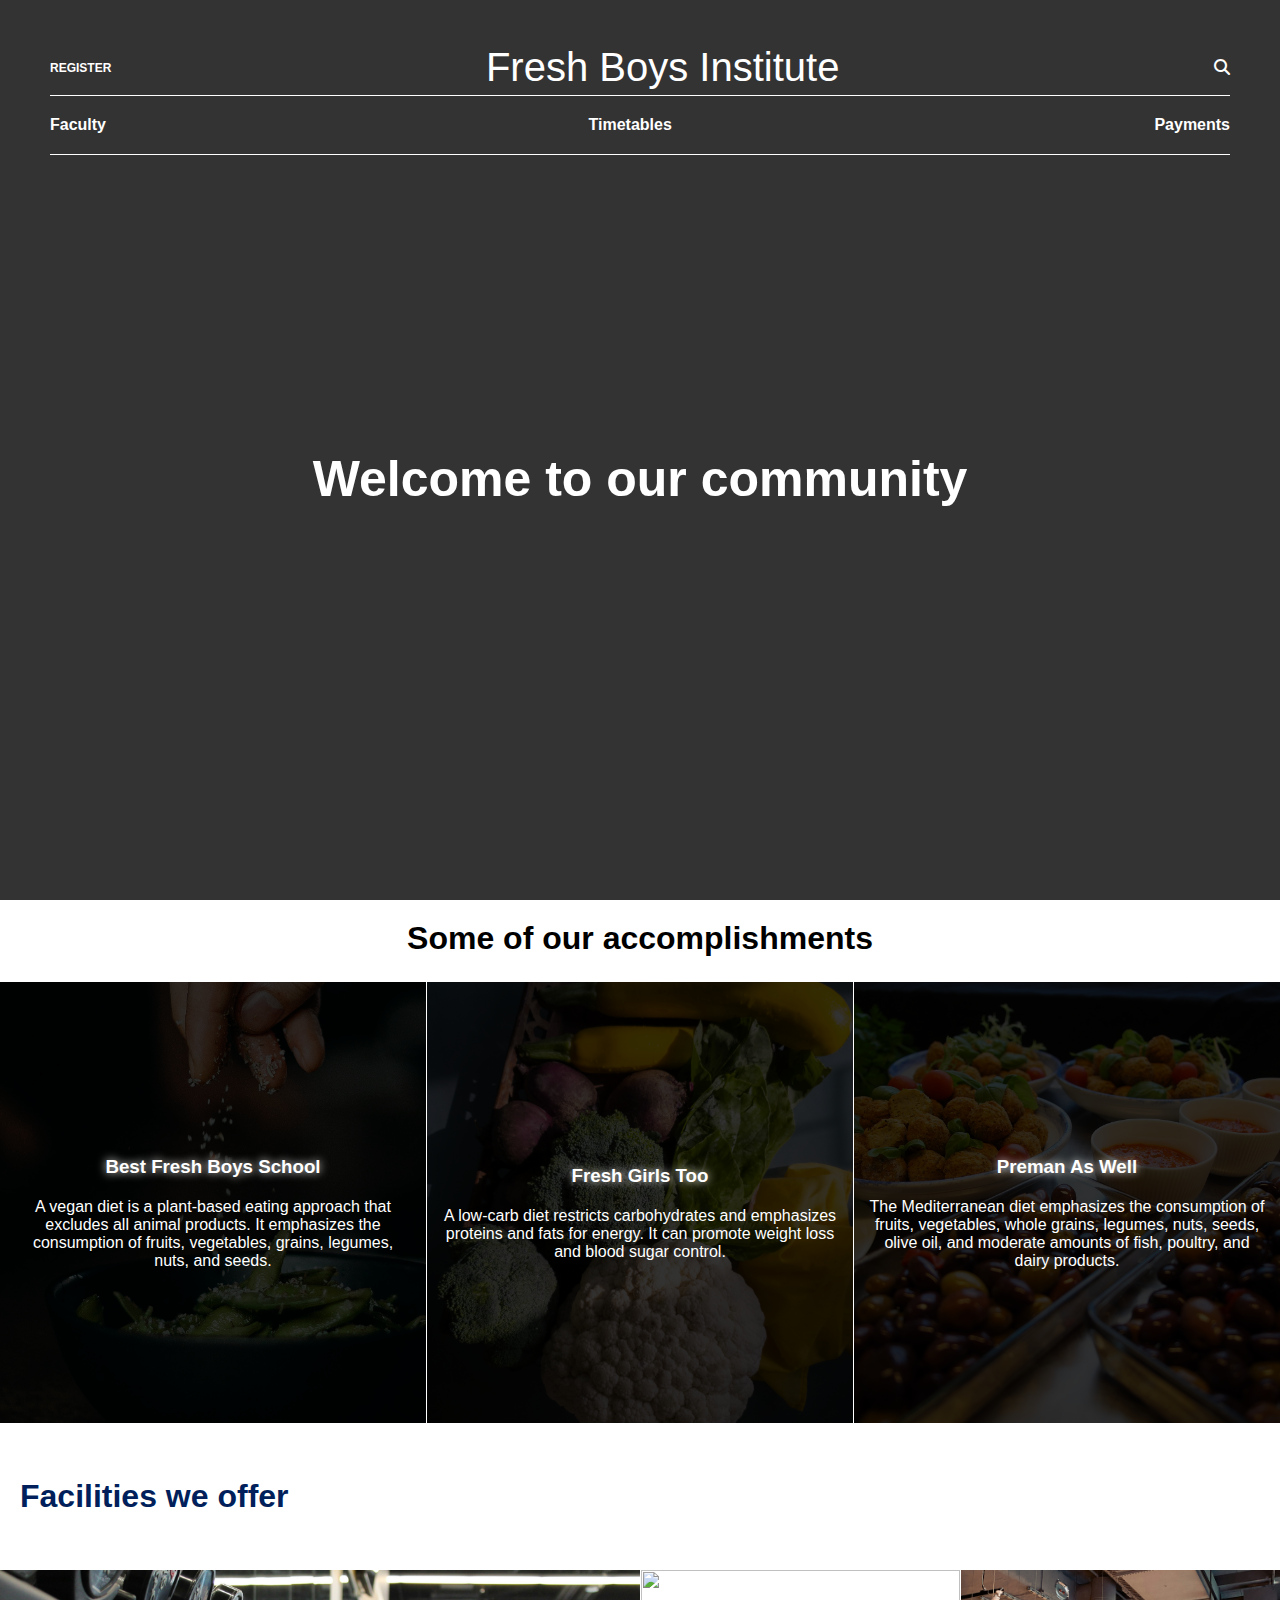
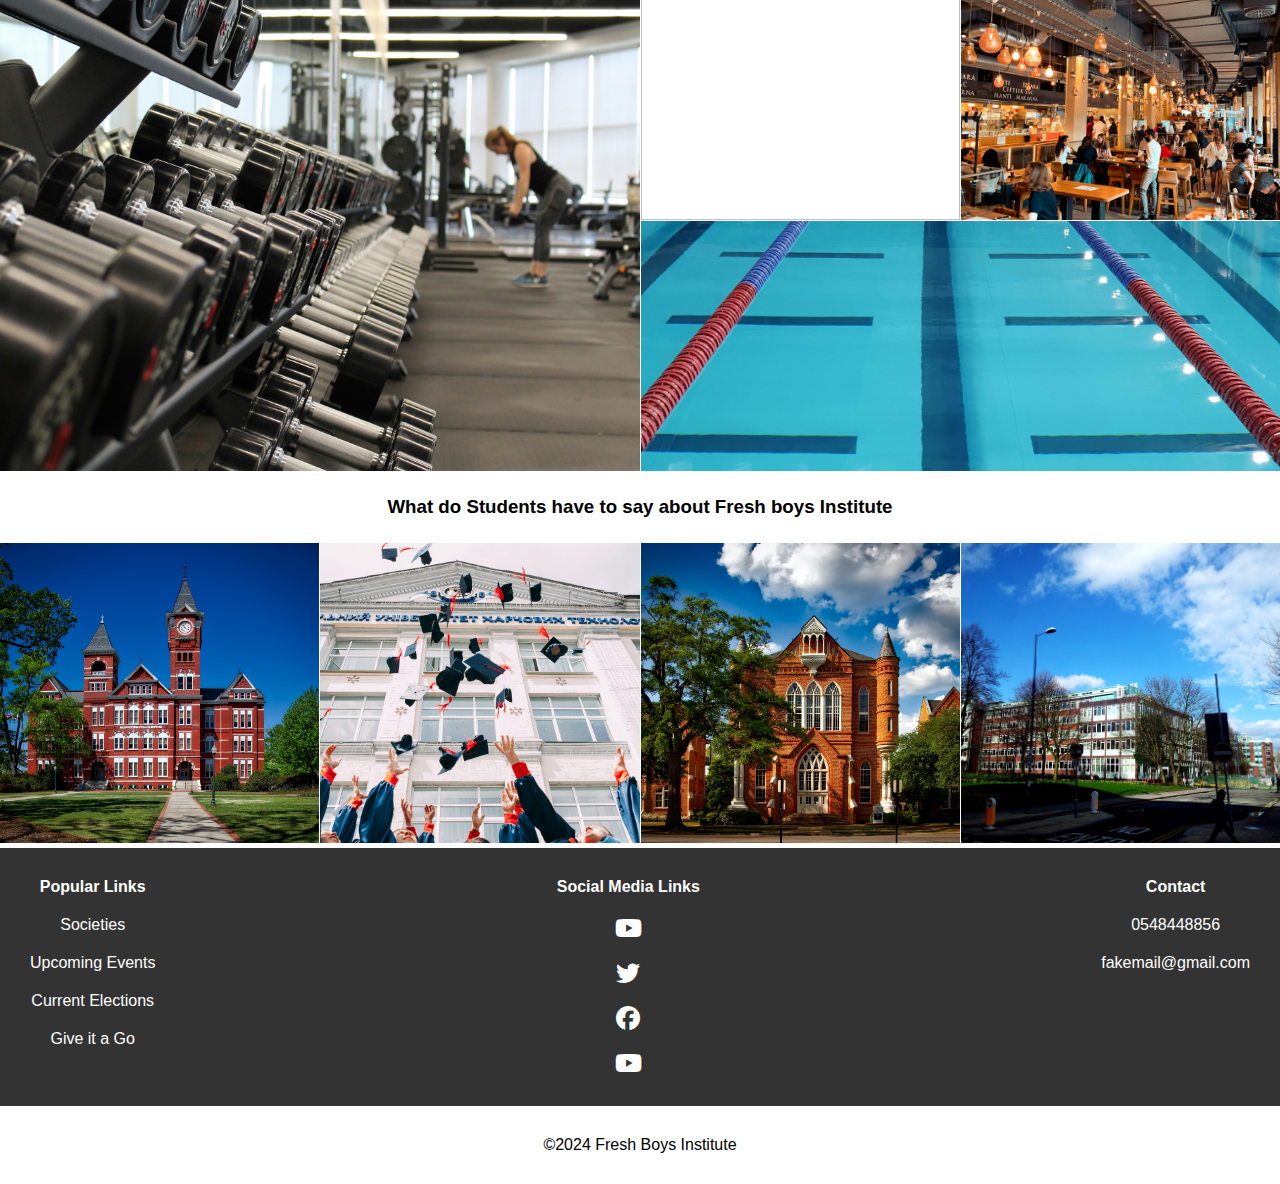
==== index.html @ c15fcf90 "Initial Work" ====
<!DOCTYPE html>
<html lang="en">
<head>
    <meta charset="UTF-8">
    <meta name="viewport" content="width=device-width, initial-scale=1.0">
    <link rel="stylesheet" href="https://cdnjs.cloudflare.com/ajax/libs/font-awesome/6.4.0/css/all.min.css">
    <link rel="stylesheet" href="css/styles.css">
    <link rel="shortcut icon" type="image/png" href="./images/virtual.png">
    <title>Welcome to our school something something</title>
</head>
<body>
    <div class="landing_page">
      <video src="./images/1.mp4" autoplay muted loop></video>
        <div class="overlay">
            <nav>
                <a href="registration.html">REGISTER</a>
                <a href="">Fresh Boys Institute</a>
                <a href=""><i class="fa-solid fa-magnifying-glass"></i></a>
            </nav>
            <ul>
                <a href="faculty.html">Faculty</a>
                <!-- <a href="departments.html">Departments</a> -->
                <a href="timetables.html">Timetables</a>
                <a href="payments.html">Payments</a>
            </ul>
    
            <h2>Welcome to our community</h2>
        </div>
    </div>

    <h1 style="text-align: center; margin: 20px" id="diets">Some of our accomplishments</h1>

    <div class="featured_meals">
      <div class="product featured_vertical">
        <img loading="lazy" src="./images/vegan.jpg">
        <a href="#">
          <div class="text">
            <div class="textcontent">
                <h3>Best Fresh Boys School</h3>
                <p>A vegan diet is a plant-based eating approach that excludes all animal products. It emphasizes the consumption of fruits, vegetables, grains, legumes, nuts, and seeds.</p>
              </div>  
          </div>
        </a>
      </div>
      <div class="product featured_vertical">
        <img loading="lazy" src="./images/cauli.jpg">
        <a href="#">
          <div class="text">
            <div class="textcontent">
                <h3>Fresh Girls Too</h3>
                <p>A low-carb diet restricts carbohydrates and emphasizes proteins and fats for energy. It can promote weight loss and blood sugar control.</p>
              </div>  
          </div>
        </a>
      </div>
      <div class="product featured_vertical">
        <img loading="lazy" src="./images/falafel.jpg">
        <a href="#">
          <div class="text">
            <div class="textcontent">
                <h3>Preman As Well</h3>
                <p>The Mediterranean diet emphasizes the consumption of fruits, vegetables, whole grains, legumes, nuts, seeds, olive oil, and moderate amounts of fish, poultry, and dairy products.</p>
              </div>  
          </div>
        </a>
      </div>
    </div>

    <h2 class="heading_to_style">Facilities we offer</h2>

    <div class="some_info">
        <div class="big gallery">
            <img loading="lazy" src="./images/5.jpg" alt="">
            <div class="textbox">
                <h2>Gym</h2>
                <div class="person"></div>
                <p>Lorem ipsum dolor sit amet consectetur adipisicing elit. Possimus vero magnam accusamus, animi recusandae dicta at voluptate corporis. Dignissimos, quod soluta? 
                    Accusamus dolorem recusandae vitae. Excepturi maiores dignissimos autem inventore!</p>
            </div>
            
        </div>
        <div class="gallery">
            <img loading="lazy" src="./images/6.jpg" alt="">
            <div class="textbox">
                <h2>Lab</h2>
                <div class="person"></div>
                <p>Lorem ipsum dolor sit amet consectetur adipisicing elit. 
                    Officia facilis aperiam a consequuntur beatae.</p>
            </div>
        </div>
        <div class="gallery">
            <img loading="lazy" src="./images/7.jpg" alt="">
            <div class="textbox">
                <h2>Cafeteria</h2>
                <div class="person"></div>
                <p>Lorem ipsum dolor sit amet consectetur adipisicing elit. 
                    Officia facilis aperiam a consequuntur beatae.</p>
            </div>
        </div>
        <div class="gallery long">
            <img loading="lazy" src="./images/8.jpg" alt="">
            <div class="textbox">
                <h2>Pool</h2>
                <div class="person"></div>
                <p>Lorem ipsum dolor sit amet consectetur adipisicing elit. 
                    Officia facilis aperiam a consequuntur beatae.</p>
            </div>
        </div>
    </div>

    <h3>What do Students have to say about Fresh boys Institute</h3>

    <div class="testimonials">

    </div>

    <footer>
        <div class="foot">
          <h4>Popular Links</h4>
          <a href="#">Societies</a>
          <a href="#">Upcoming Events</a>
          <a href="#">Current Elections</a>
          <a href="#">Give it a Go</a>
        </div>

        <div class="foot">
          <h4>Social Media Links</h4>
          <a href="#"><i class="fa-brands fa-youtube"></i></a>
          <a href="#"><i class="fa-brands fa-twitter"></i></a>
          <a href="#"><i class="fa-brands fa-facebook"></i></a>
          <a href="#"><i class="fa-brands fa-youtube"></i></a>
        </div>

        <div class="foot">
          <h4>Contact</h4>
          <a href="tel:+233548448856">0548448856</a>
          <a href="mailto:fakemail@gmail.com">fakemail@gmail.com</a>
        </div>
    </footer>

    <p style="text-align: center; padding: 30px;">&copy2024 Fresh Boys Institute</p>

    <script src="index.js"></script>
</body>
</html>
---- css/styles.css ----
*{
    margin: 0;
    padding: 0;
    box-sizing: border-box;
    font-family: 'Poppins', sans-serif;
}

.landing_page{
    height: 100vh;
    width: 100%;
    position: relative;
}

.landing_page nav, ul{
    padding: 45px 0 5px 0;
    margin:  0 50px;
    display: flex;
    justify-content: space-between;
    align-items: center;
    border-bottom: white 1px solid;
}

.landing_page nav a{
    color: white;
    text-decoration: none;
    transition: all 0.5s;
}

.landing_page nav a:hover{
    color: dodgerblue;
}

.landing_page nav a:nth-child(1){
    font-size: 12px;
    font-weight: bold;
}

.landing_page nav a:nth-child(2){
    font-size: 40px;
}

video{
    position: absolute;
    width: 100%;
    height: 100%;
    object-fit: cover;
    z-index: -1;
    pointer-events: none;
}

ul{
    padding: 20px 0;
    font-weight: bold;
}

ul a{
    color: white;
    text-decoration: none;
    transition: all 0.5s;
}

ul a:hover{
    color: dodgerblue;
}

.landing_page h2{
    color: white;
    font-size: 50px;
    position: absolute;
    top: 50%;
    width: 100%;
    text-align: center;
}

.overlay{
    position: absolute;
    width: 100%;
    height: 100%;
    background: rgba(0,0,0,0.8);
}

h3{
    text-align: center;
    padding: 20px;
}

.featured_meals{
    display: grid;
    gap: 1px;
    grid-template-columns: repeat(auto-fit, minmax(230px, 1fr));
    grid-auto-rows: 220px;
    grid-auto-flow: dense;
    padding: 5px 0; 
}

.featured_meals .product{
    position: relative;
    transition: all 0.8s;
    overflow: hidden;
}

.featured_meals .product img{
    position: absolute;
    object-fit: cover;
    width: 100%;
    height: 100%;
    transition: 1s;
    overflow: hidden;
}

.featured_vertical{
    grid-row: span 2;   
}

.featured_meals .product .text{
    position: absolute;
    width: 100%;
    height: 100%;
    top: 0;
    left: 0;
    bottom: 0;
    right: 0;
    background: rgba(0,0,0,0.8);
    color: white;
    /* transform: scaleY(0); */
    display: flex;
    flex-direction: column;
    justify-content: center;
    gap: 15px;
    text-align: center;
    transition: all 0.5s;
    overflow: hidden;
    cursor: pointer;
}
  
.featured_meals .product .text h3{
    text-shadow:0 0 10px;
}
  
  /* .featured_meals .product:hover .text{
    transform: scaleY(1);
  } */
  
.featured_meals .product .text .textcontent{
    padding: 15px;
}

.featured_meals .product:hover img{
    transform: scale(1.2);
}

.heading_to_style{
    color: rgb(1, 31, 91);
    font-size: 2em;
    margin: 50px 20px;
}

.some_info{
    display: grid;
    gap: 1px;
    grid-template-columns: repeat(auto-fit, minmax(250px, 1fr));
    grid-auto-rows: 250px;
    grid-auto-flow: dense;
    padding: 5px 0; 
}

.some_info .big{
    grid-row: span 2;
    grid-column: span 2;
    position: relative;
}

.some_info .long{
    grid-column: span 2;
    position: relative;
}

.some_info .gallery{
    position: relative;
    overflow: hidden;
    cursor: pointer;
}

.some_info .big img, .some_info .gallery img{
    position: absolute;
    width: 100%;
    height: 100%;
    object-fit: cover;
    transition: all 0.8s;
}

.testimonials{
    display: grid;
    gap: 1px;
    grid-template-columns: repeat(auto-fit, minmax(250px, 1fr));
    grid-auto-rows: 300px;
    grid-auto-flow: dense;
    padding: 5px 0; 
}

.testimonials .testimonial{
    position: relative;
    transition: all 0.8s;
    overflow: hidden;
    cursor: pointer;
}

/* .testimonials .testimonial  */
.textbox{
    position: absolute;
    width: 100%;
    height: 100%;
    background: rgba(0,0,0,0.7);
    opacity: 0;
    display: flex;
    flex-direction: column;
    padding: 20px;
    gap: 20px;
    align-items: center;
    justify-content: center;
    color: white;
    transition: all 0.6s;;
}

.testimonials .testimonial .textbox .person{
    width: 100px;
    height: 100px;
    position: relative;
}

.testimonials .testimonial .textbox .person img{
    position: absolute;
    object-fit: cover;
    width: 100%;
    height: 100%;
    border-radius: 100%;
    border: solid 2px dodgerblue;
}

.testimonials .testimonial .textbox p{
    width: 80%;
}

.testimonials .testimonial:hover .textbox, .some_info .gallery:hover .textbox{
    opacity: 1;
}

.testimonials .testimonial img{
    position: absolute;
    object-fit: cover;
    width: 100%;
    height: 100%;
    transition: 1s;
}

.testimonials .testimonial:hover img, .some_info .gallery:hover img{
    transform: scale(1.2);
}

footer{
    display: flex;
    justify-content: space-between;
    padding: 30px;
    gap: 10px;
    background: #333;
    color: white;
}

footer .foot{
    display: flex;
    flex-direction: column;
    gap: 20px;
    align-items: center;
}

footer .foot a{
    text-decoration: none;
    color: white;
    transition: all 0.5s;
}

footer .foot a i{
    color: white;
    font-size: 1.5em;
    transition: all 0.6s;
}

footer .foot a i:hover, footer .foot a:hover{
    color: dodgerblue;
}
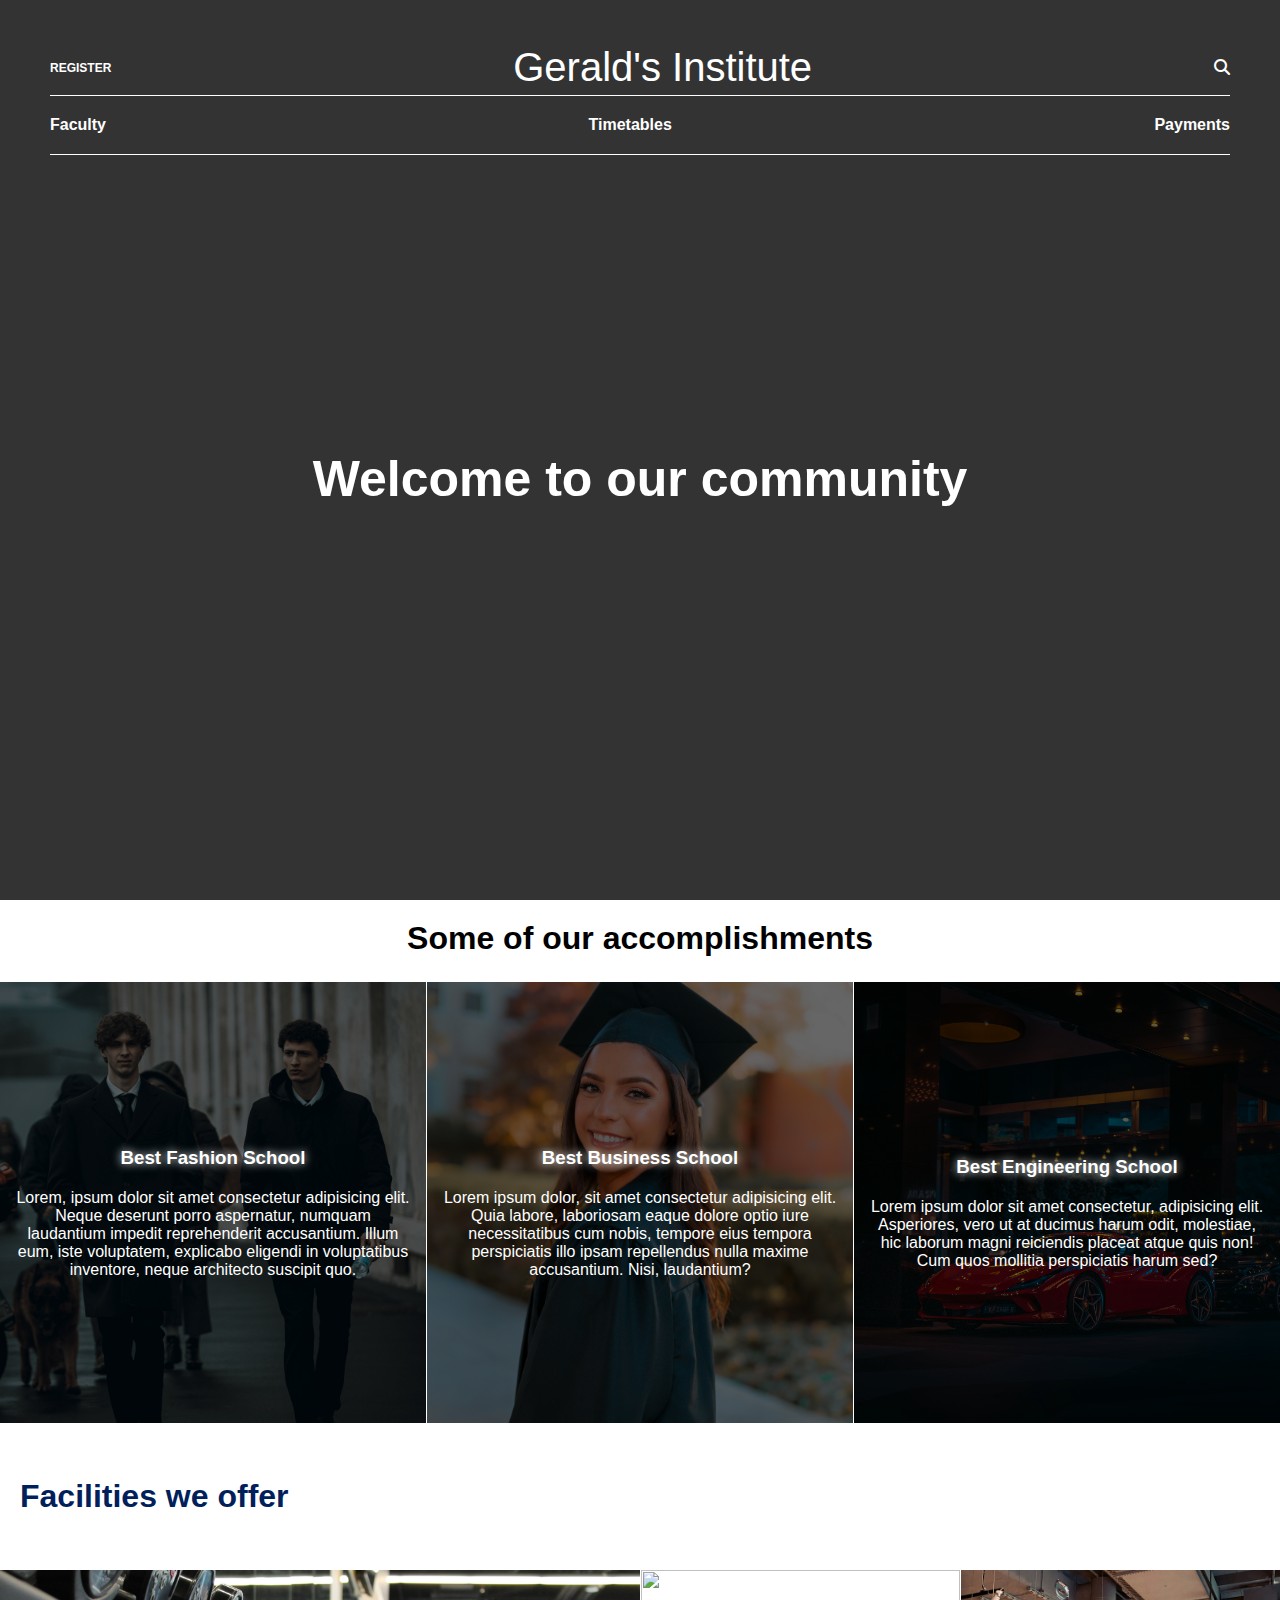
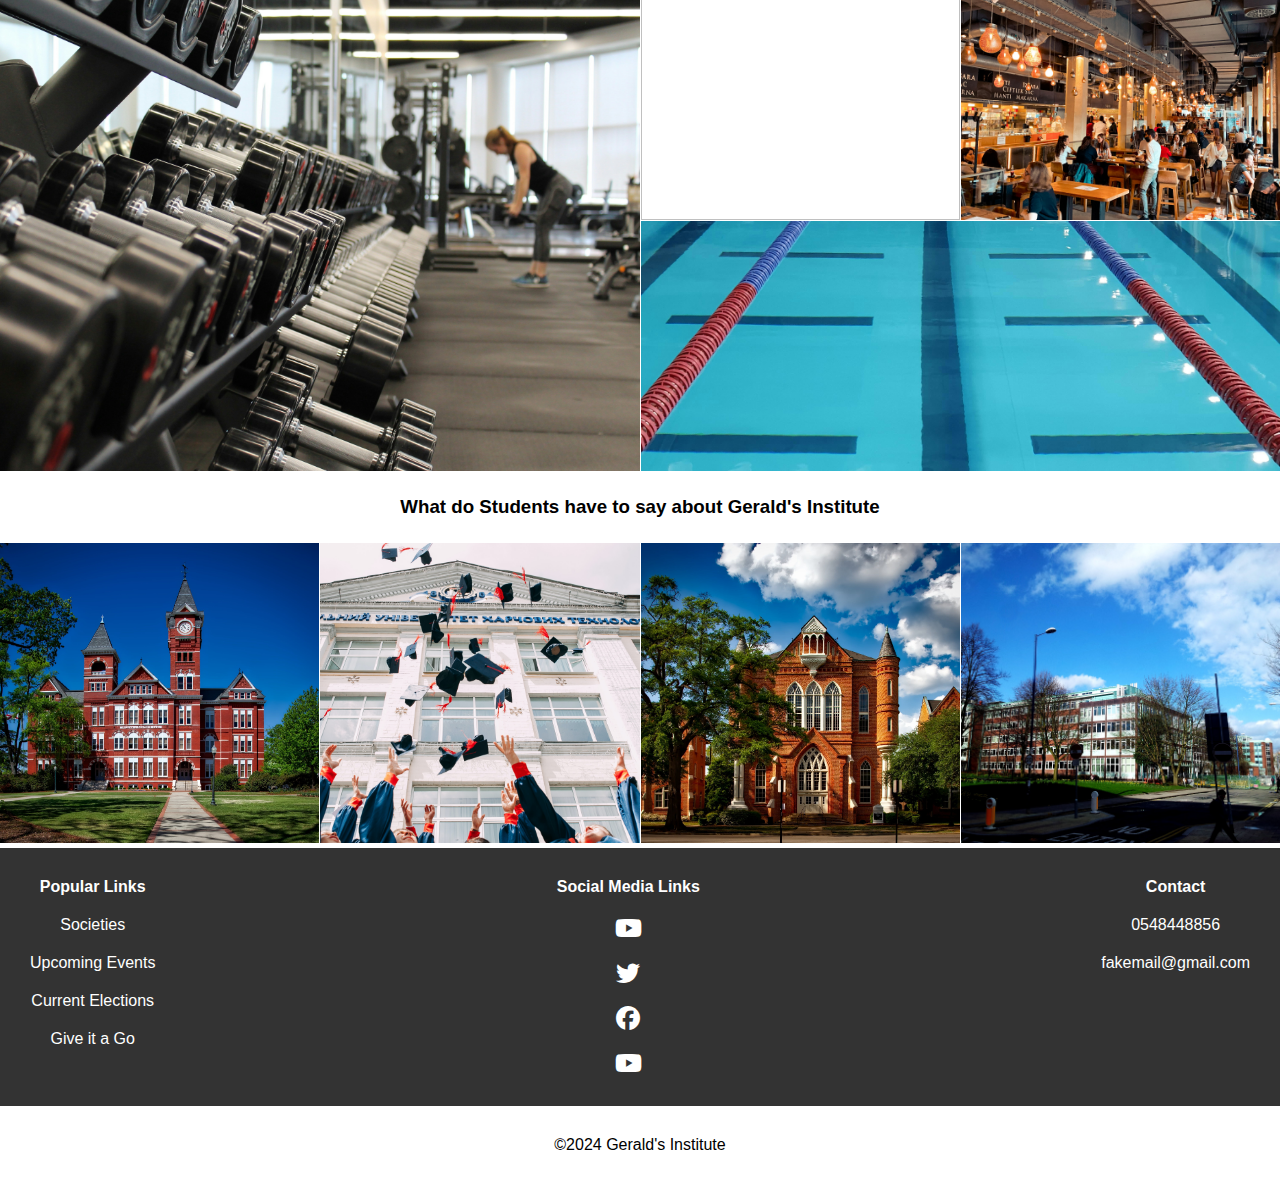
==== commit 83991828: "Finished the work" ====
--- a/index.html
+++ b/index.html
@@ -6,7 +6,7 @@
     <link rel="stylesheet" href="https://cdnjs.cloudflare.com/ajax/libs/font-awesome/6.4.0/css/all.min.css">
     <link rel="stylesheet" href="css/styles.css">
     <link rel="shortcut icon" type="image/png" href="./images/virtual.png">
-    <title>Welcome to our school something something</title>
+    <title>Welcome to Gerald's Institute</title>
 </head>
 <body>
     <div class="landing_page">
@@ -14,7 +14,7 @@
         <div class="overlay">
             <nav>
                 <a href="registration.html">REGISTER</a>
-                <a href="">Fresh Boys Institute</a>
+                <a href="">Gerald's Institute</a>
                 <a href=""><i class="fa-solid fa-magnifying-glass"></i></a>
             </nav>
             <ul>
@@ -36,8 +36,8 @@
         <a href="#">
           <div class="text">
             <div class="textcontent">
-                <h3>Best Fresh Boys School</h3>
-                <p>A vegan diet is a plant-based eating approach that excludes all animal products. It emphasizes the consumption of fruits, vegetables, grains, legumes, nuts, and seeds.</p>
+                <h3>Best Fashion School</h3>
+                <p>Lorem, ipsum dolor sit amet consectetur adipisicing elit. Neque deserunt porro aspernatur, numquam laudantium impedit reprehenderit accusantium. Illum eum, iste voluptatem, explicabo eligendi in voluptatibus inventore, neque architecto suscipit quo.</p>
               </div>  
           </div>
         </a>
@@ -47,8 +47,8 @@
         <a href="#">
           <div class="text">
             <div class="textcontent">
-                <h3>Fresh Girls Too</h3>
-                <p>A low-carb diet restricts carbohydrates and emphasizes proteins and fats for energy. It can promote weight loss and blood sugar control.</p>
+                <h3>Best Business School</h3>
+                <p>Lorem ipsum dolor, sit amet consectetur adipisicing elit. Quia labore, laboriosam eaque dolore optio iure necessitatibus cum nobis, tempore eius tempora perspiciatis illo ipsam repellendus nulla maxime accusantium. Nisi, laudantium?</p>
               </div>  
           </div>
         </a>
@@ -58,8 +58,8 @@
         <a href="#">
           <div class="text">
             <div class="textcontent">
-                <h3>Preman As Well</h3>
-                <p>The Mediterranean diet emphasizes the consumption of fruits, vegetables, whole grains, legumes, nuts, seeds, olive oil, and moderate amounts of fish, poultry, and dairy products.</p>
+                <h3>Best Engineering School</h3>
+                <p>Lorem ipsum dolor sit amet consectetur, adipisicing elit. Asperiores, vero ut at ducimus harum odit, molestiae, hic laborum magni reiciendis placeat atque quis non! Cum quos mollitia perspiciatis harum sed?</p>
               </div>  
           </div>
         </a>
@@ -108,7 +108,7 @@
         </div>
     </div>
 
-    <h3>What do Students have to say about Fresh boys Institute</h3>
+    <h3>What do Students have to say about Gerald's Institute</h3>
 
     <div class="testimonials">
 
@@ -138,7 +138,7 @@
         </div>
     </footer>
 
-    <p style="text-align: center; padding: 30px;">&copy2024 Fresh Boys Institute</p>
+    <p style="text-align: center; padding: 30px;">&copy2024 Gerald's Institute</p>
 
     <script src="index.js"></script>
 </body>
--- a/css/styles.css
+++ b/css/styles.css
@@ -120,7 +120,7 @@
     left: 0;
     bottom: 0;
     right: 0;
-    background: rgba(0,0,0,0.8);
+    background: rgba(0,0,0,0.6);
     color: white;
     /* transform: scaleY(0); */
     display: flex;
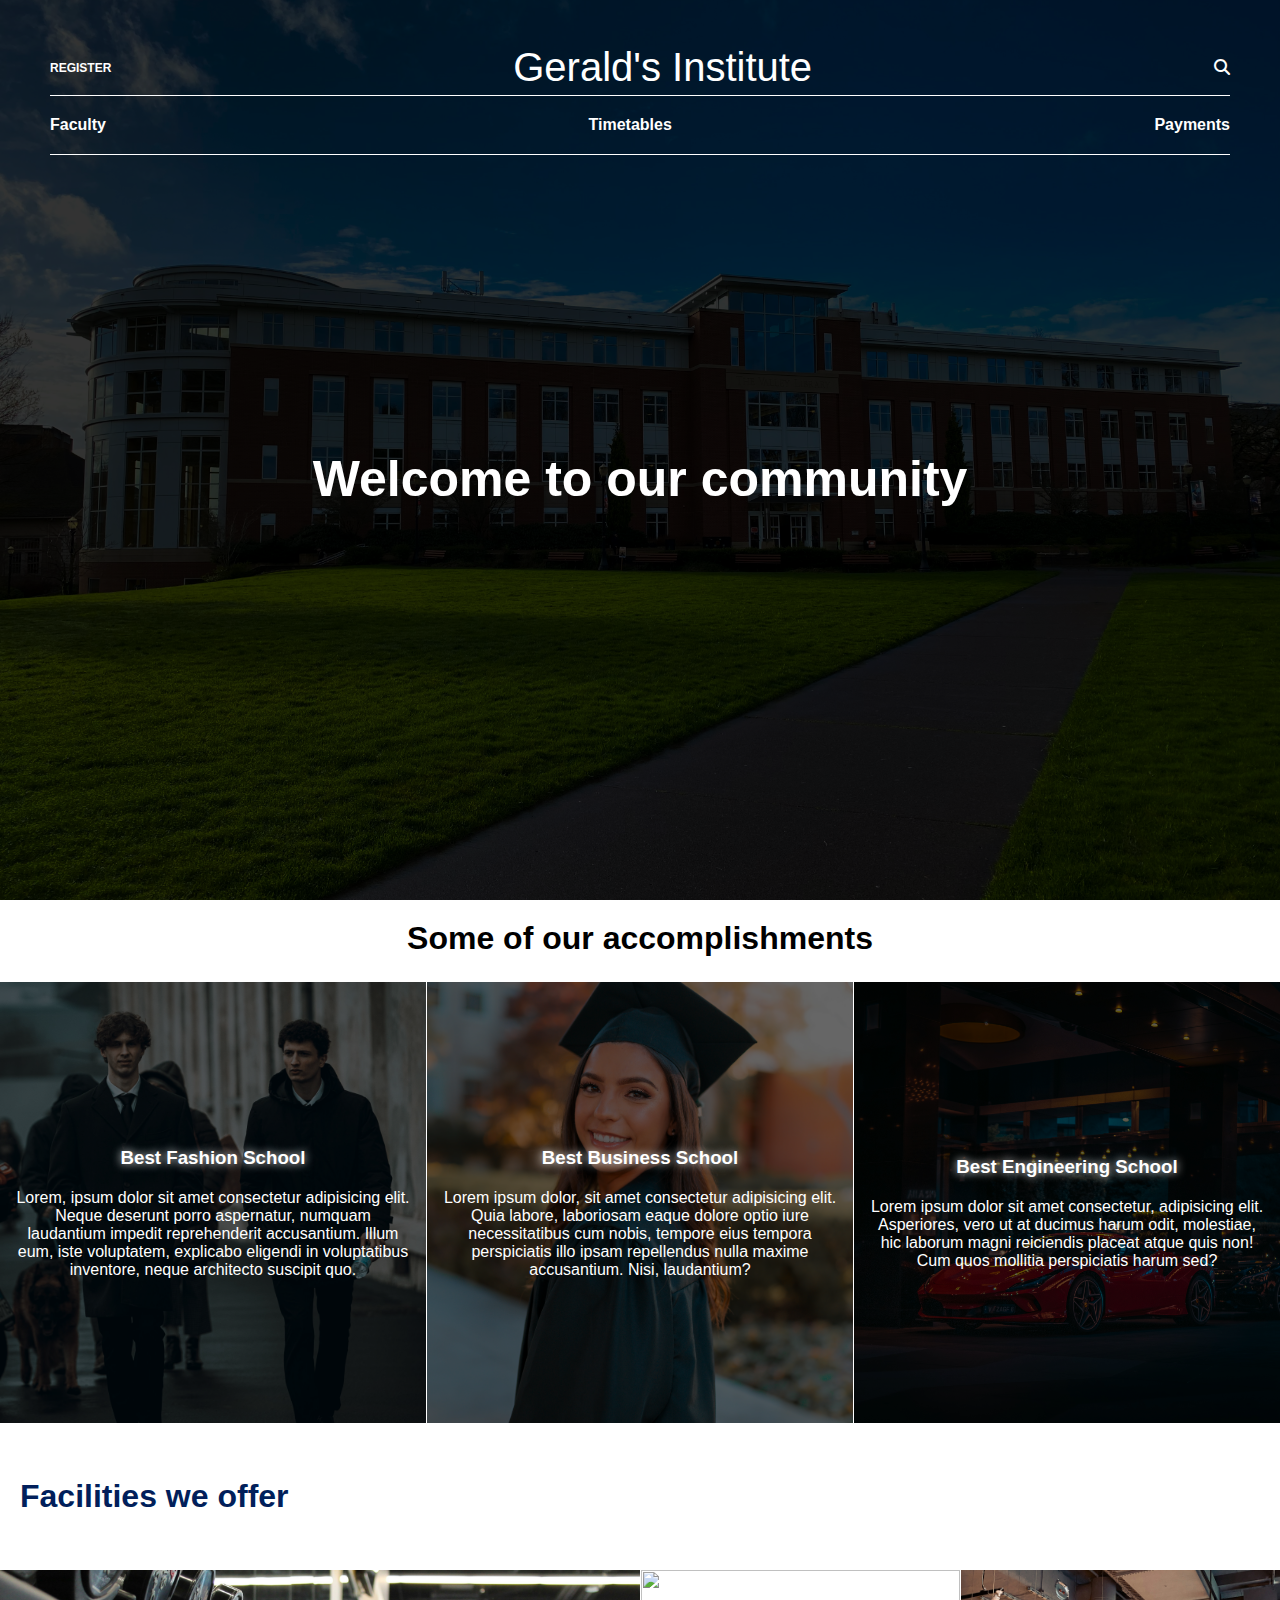
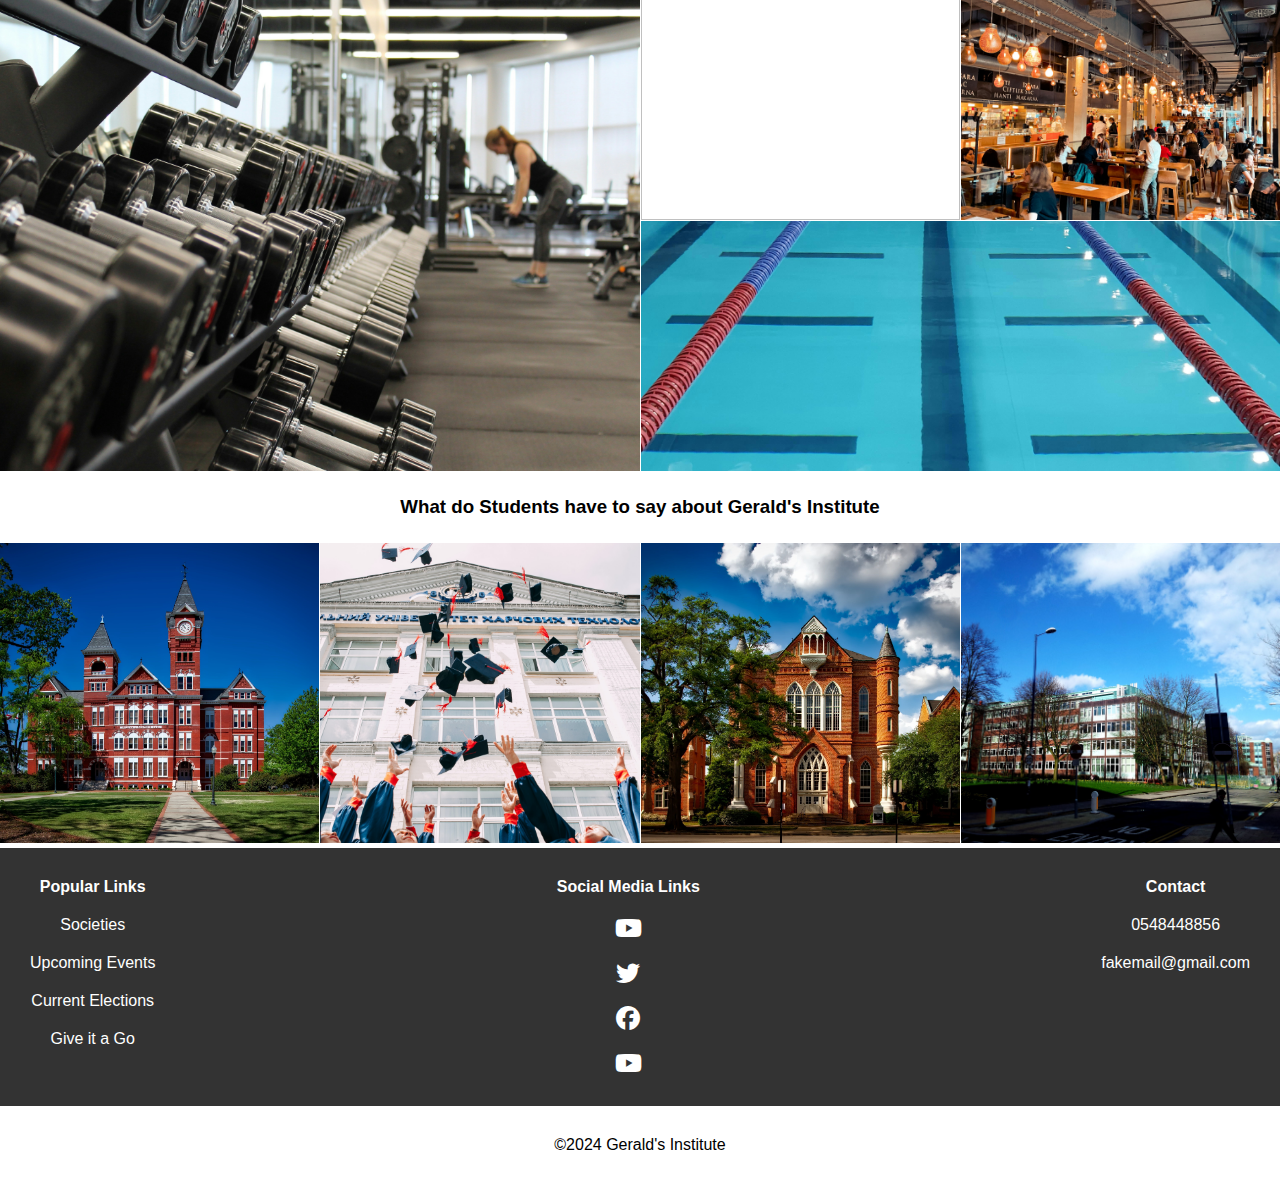
==== commit d9954482: "removed the video" ====
--- a/index.html
+++ b/index.html
@@ -10,7 +10,7 @@
 </head>
 <body>
     <div class="landing_page">
-      <video src="./images/1.mp4" autoplay muted loop></video>
+      <img src="./images/college.jpg" alt="Landing Page Image">
         <div class="overlay">
             <nav>
                 <a href="registration.html">REGISTER</a>
--- a/css/styles.css
+++ b/css/styles.css
@@ -39,7 +39,7 @@
     font-size: 40px;
 }
 
-video{
+.landing_page img{
     position: absolute;
     width: 100%;
     height: 100%;
